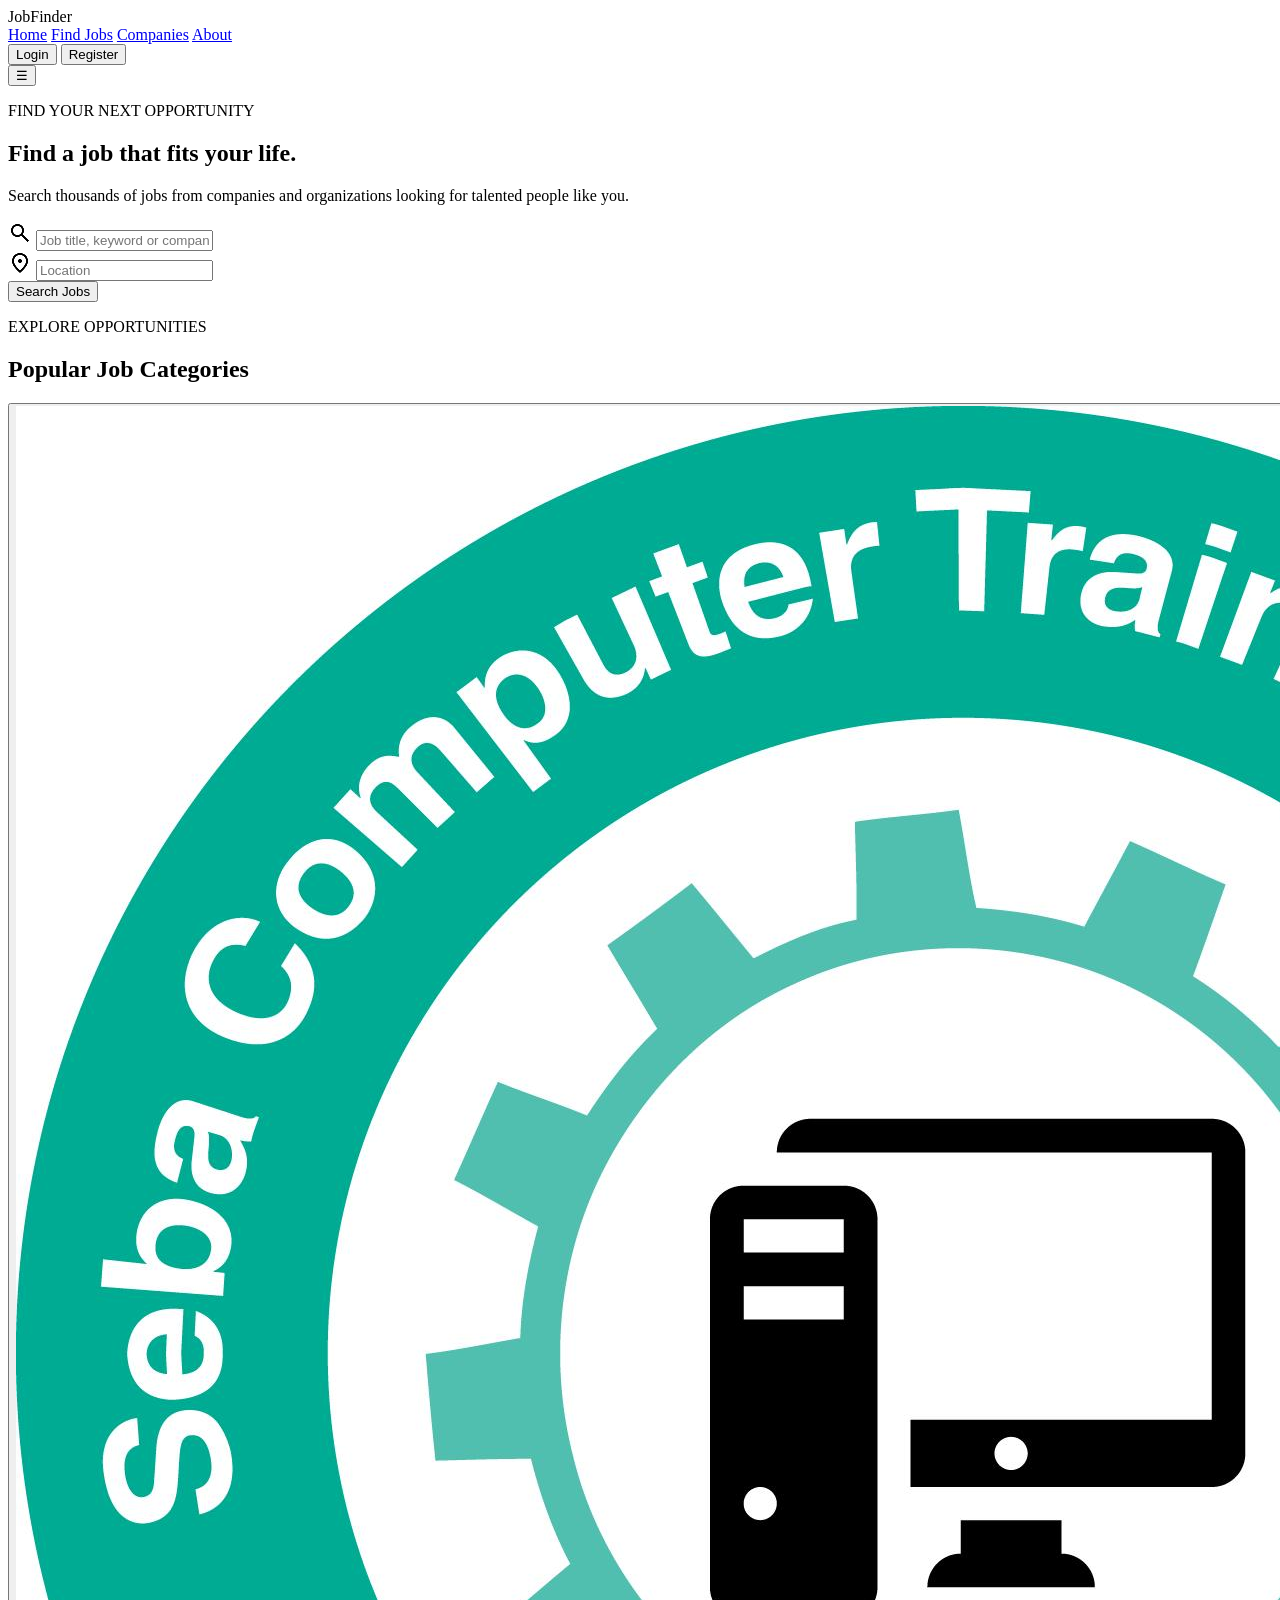
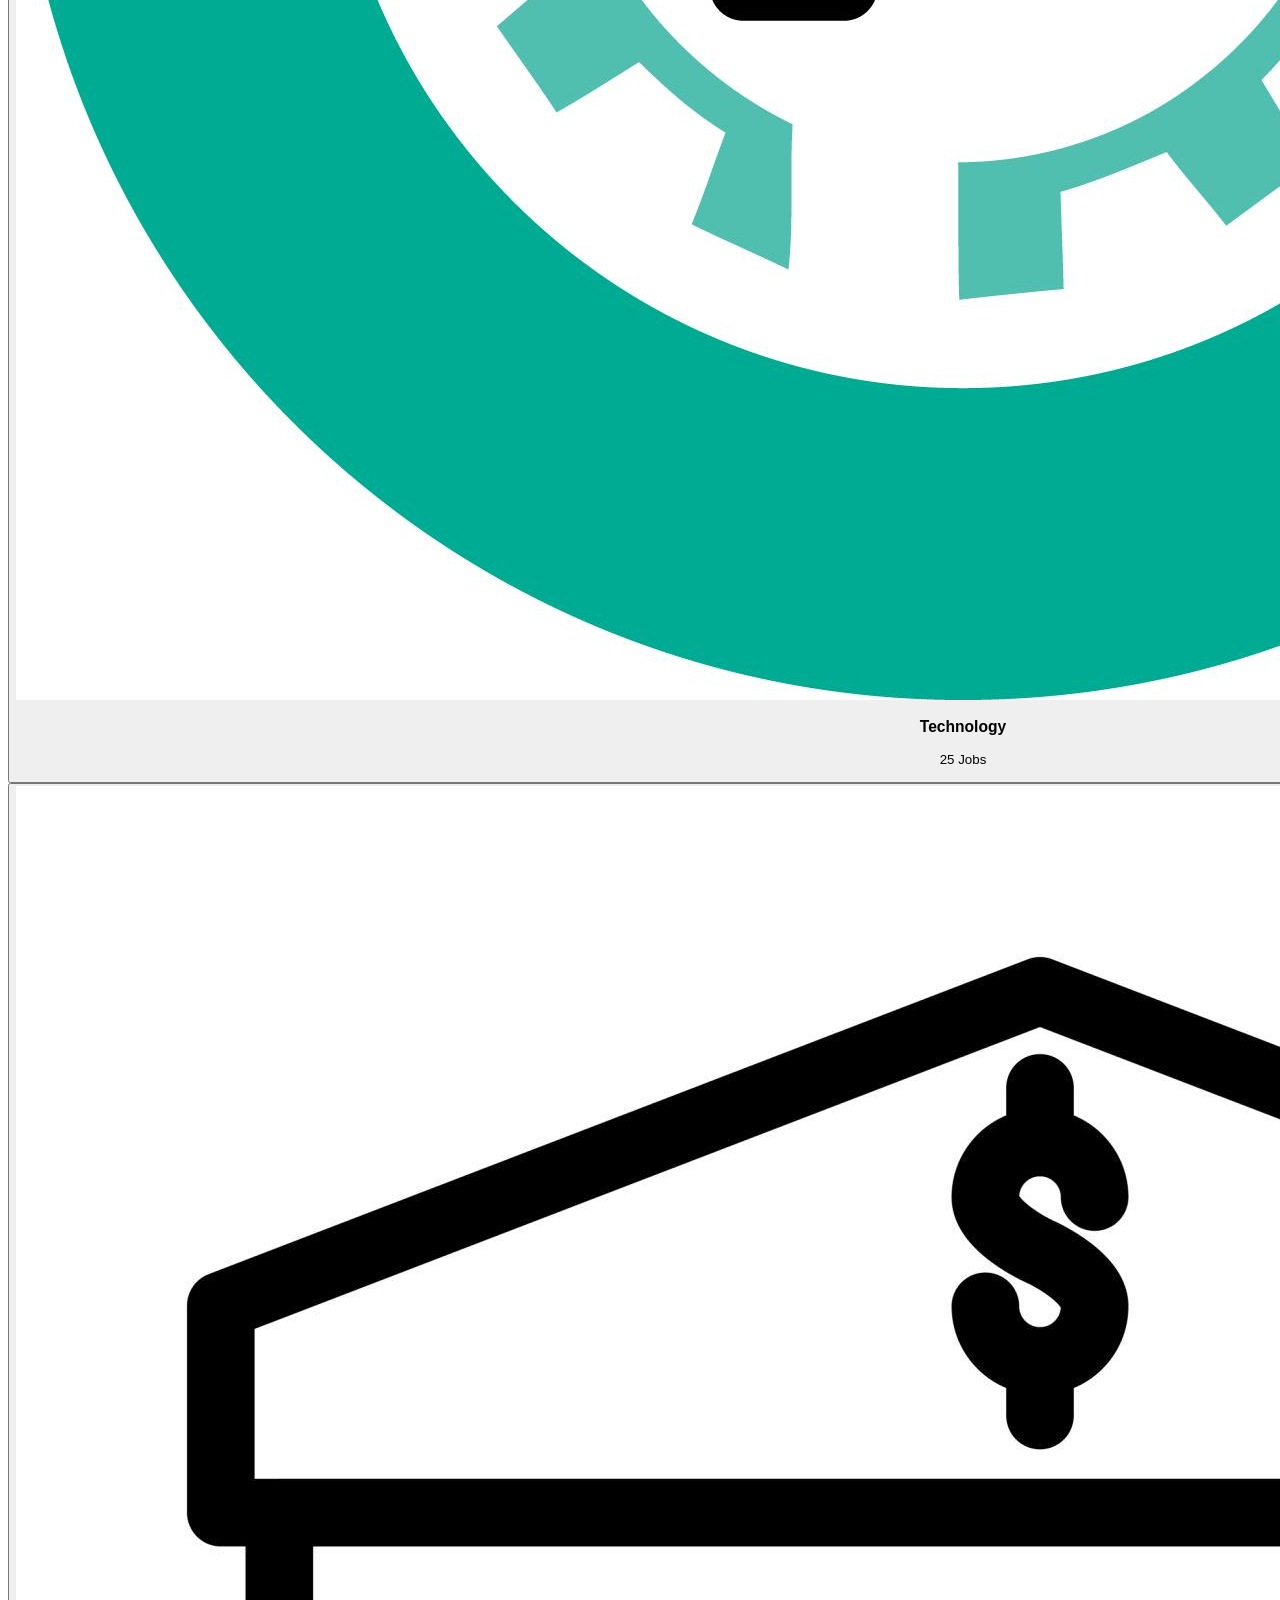
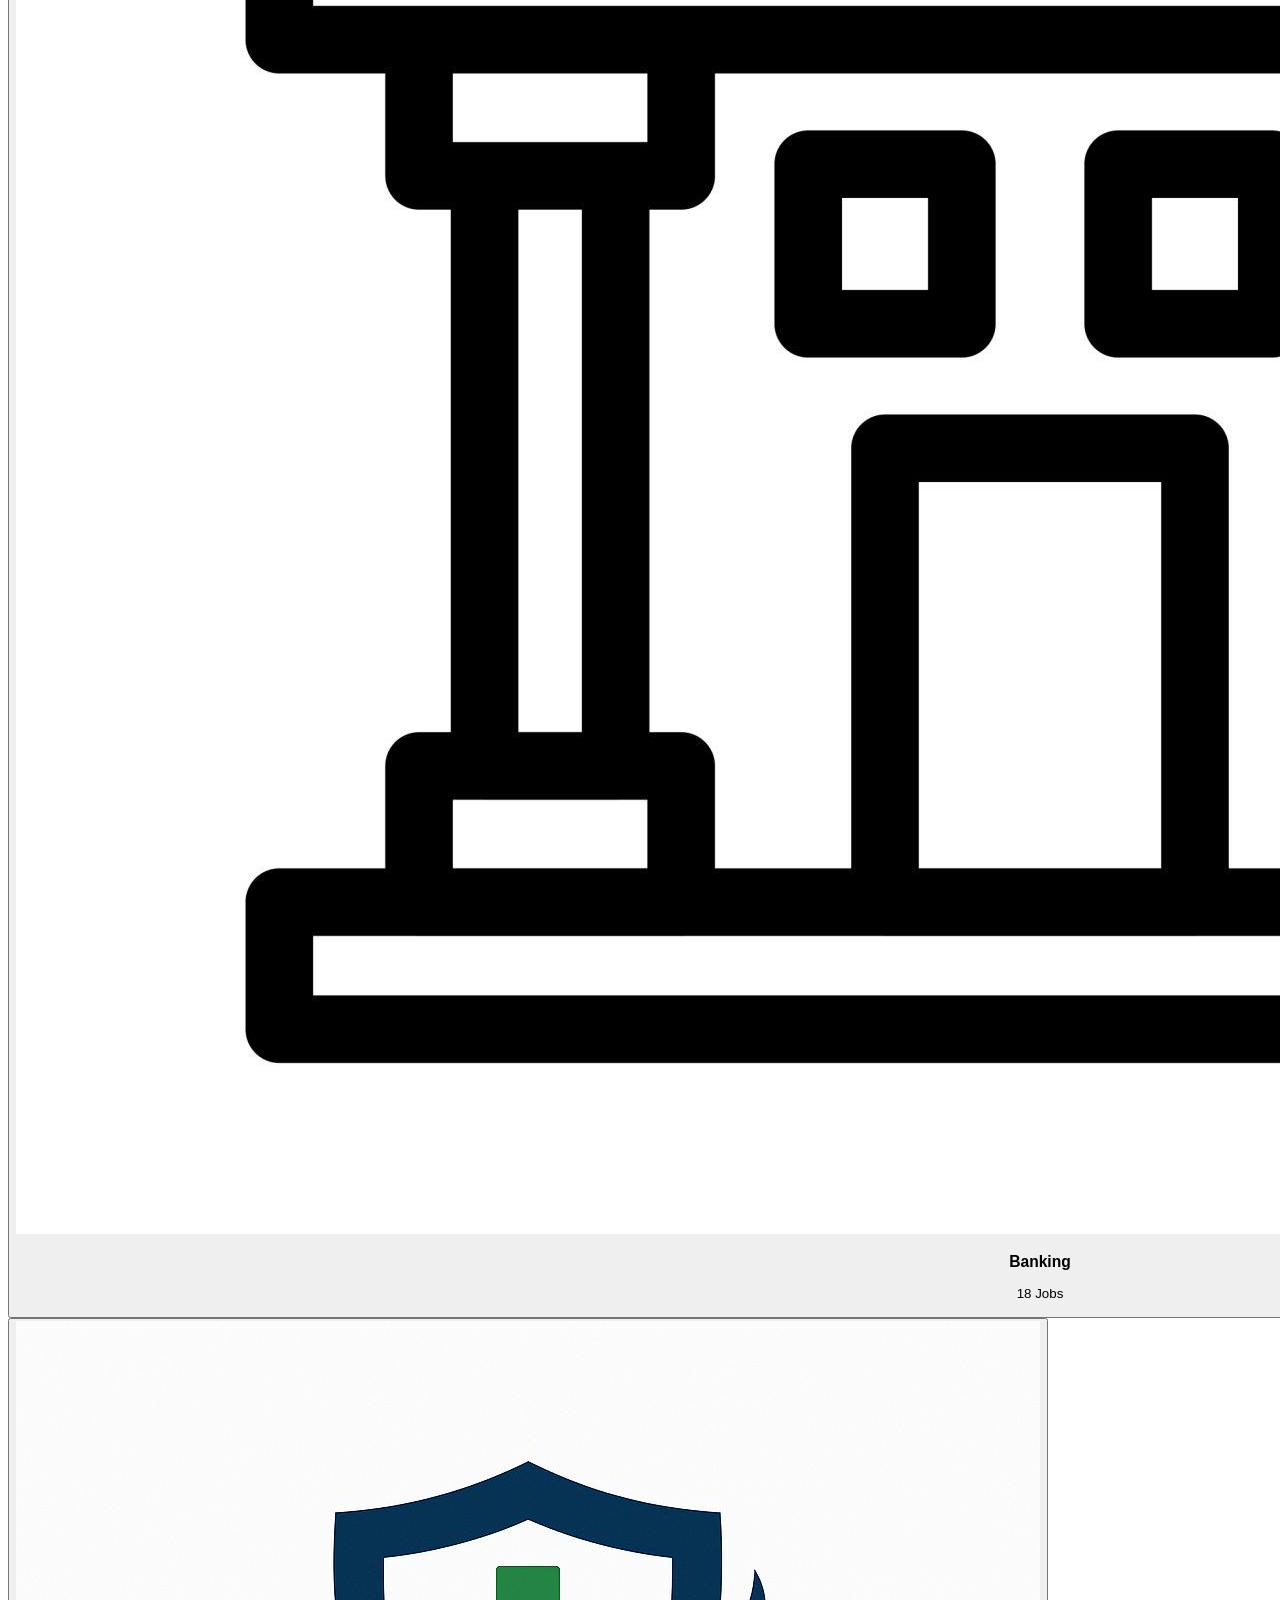
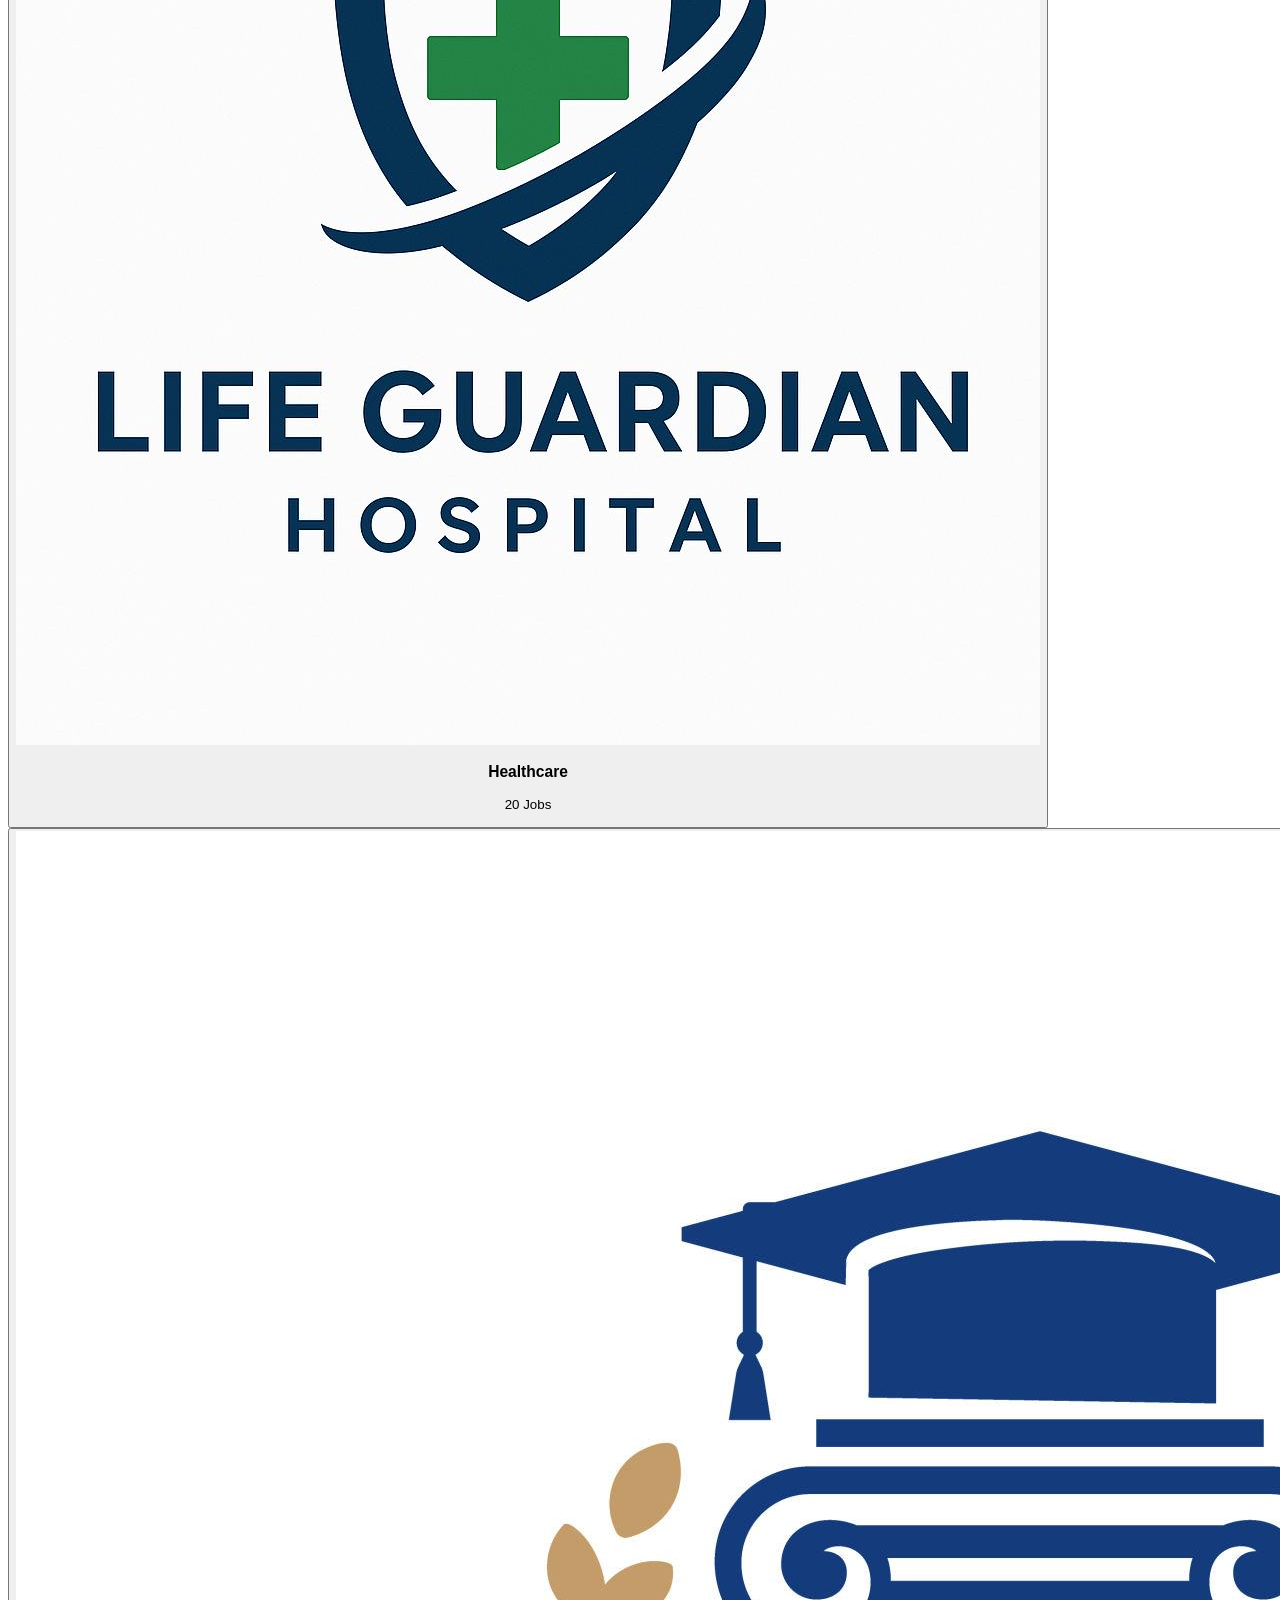
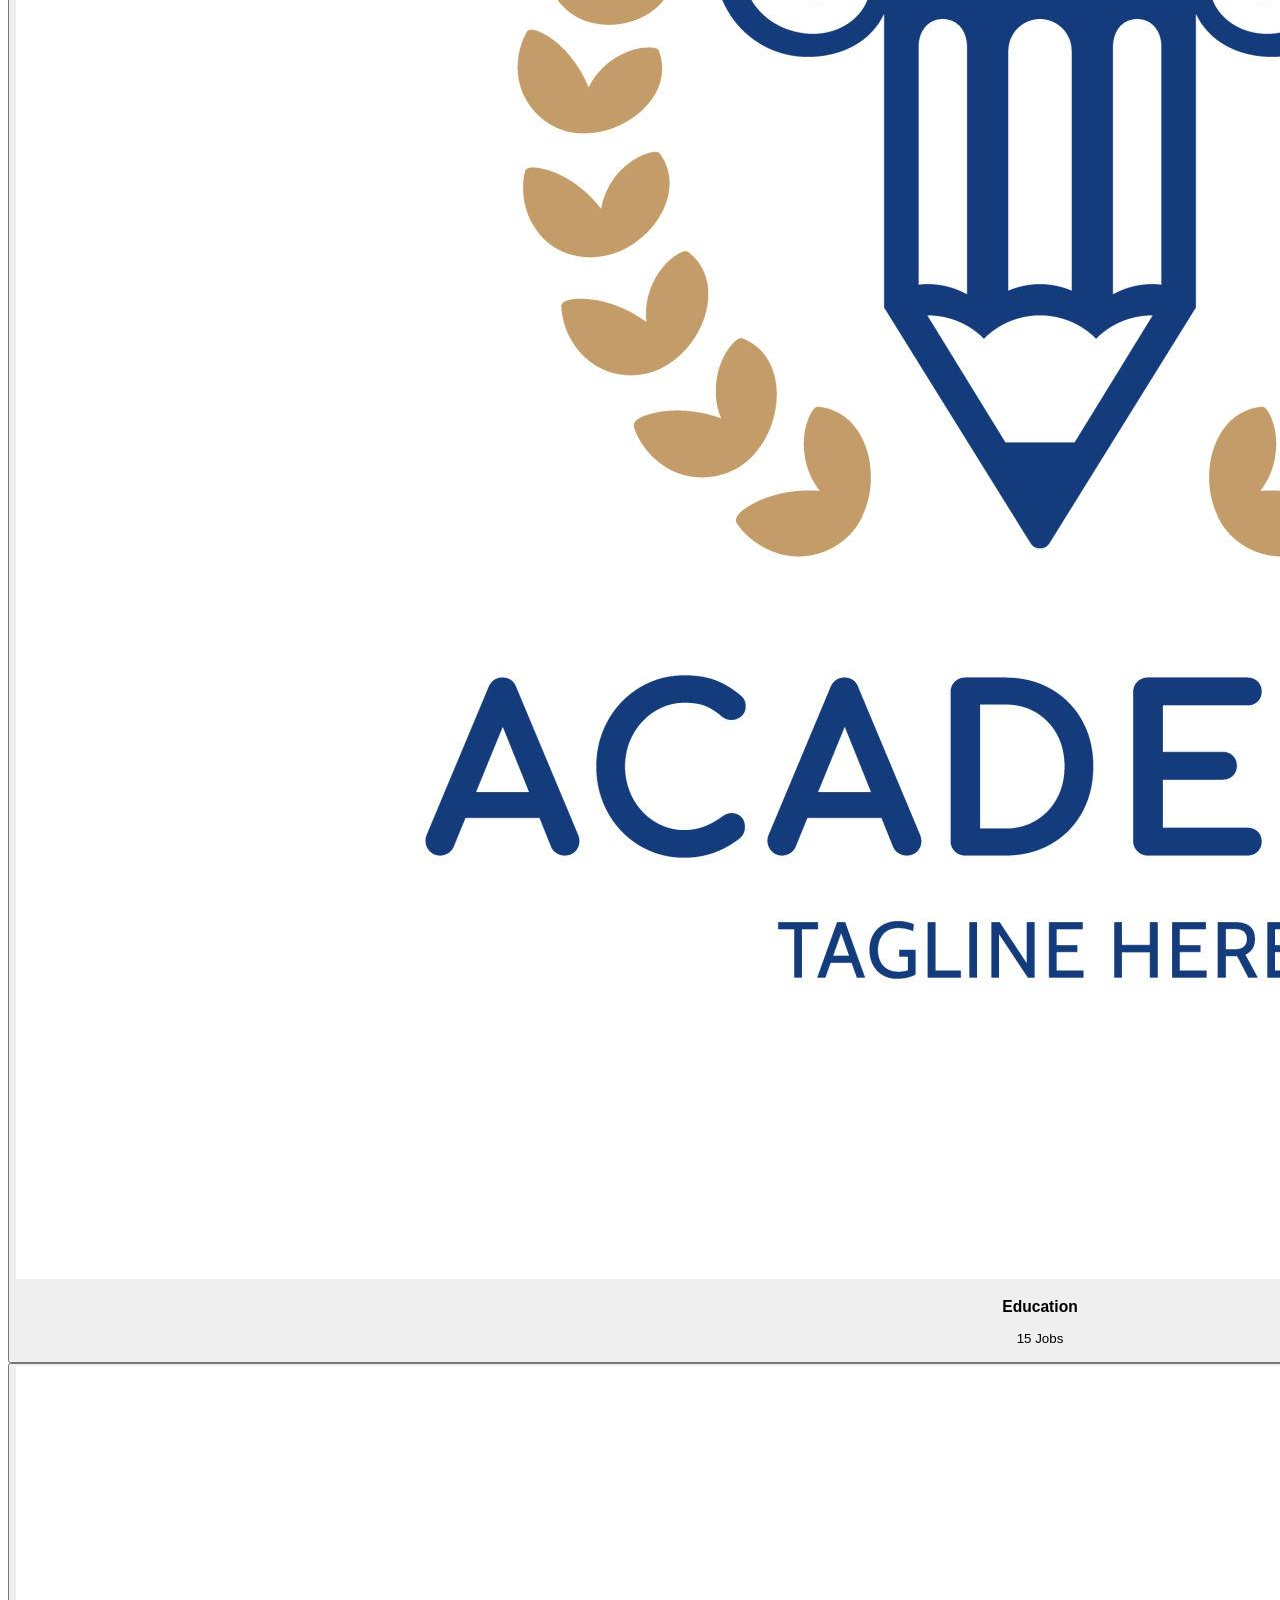
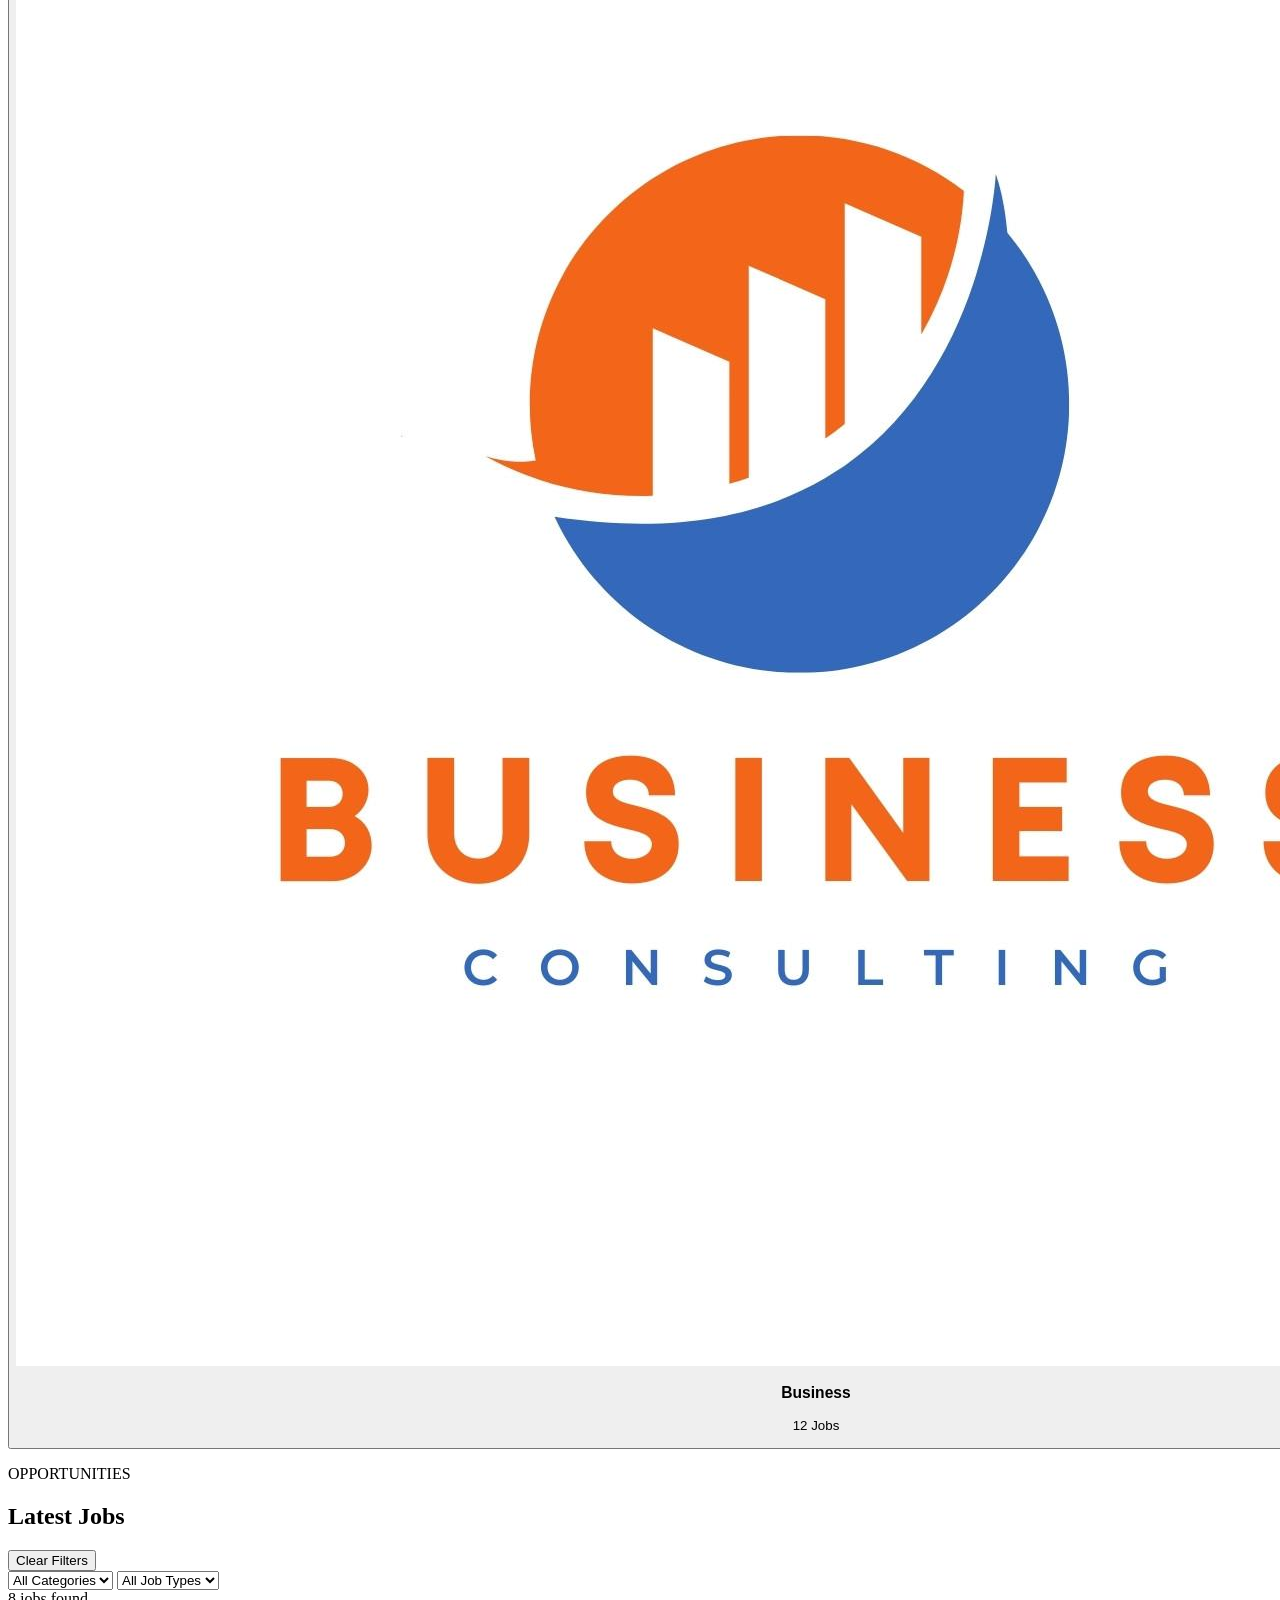
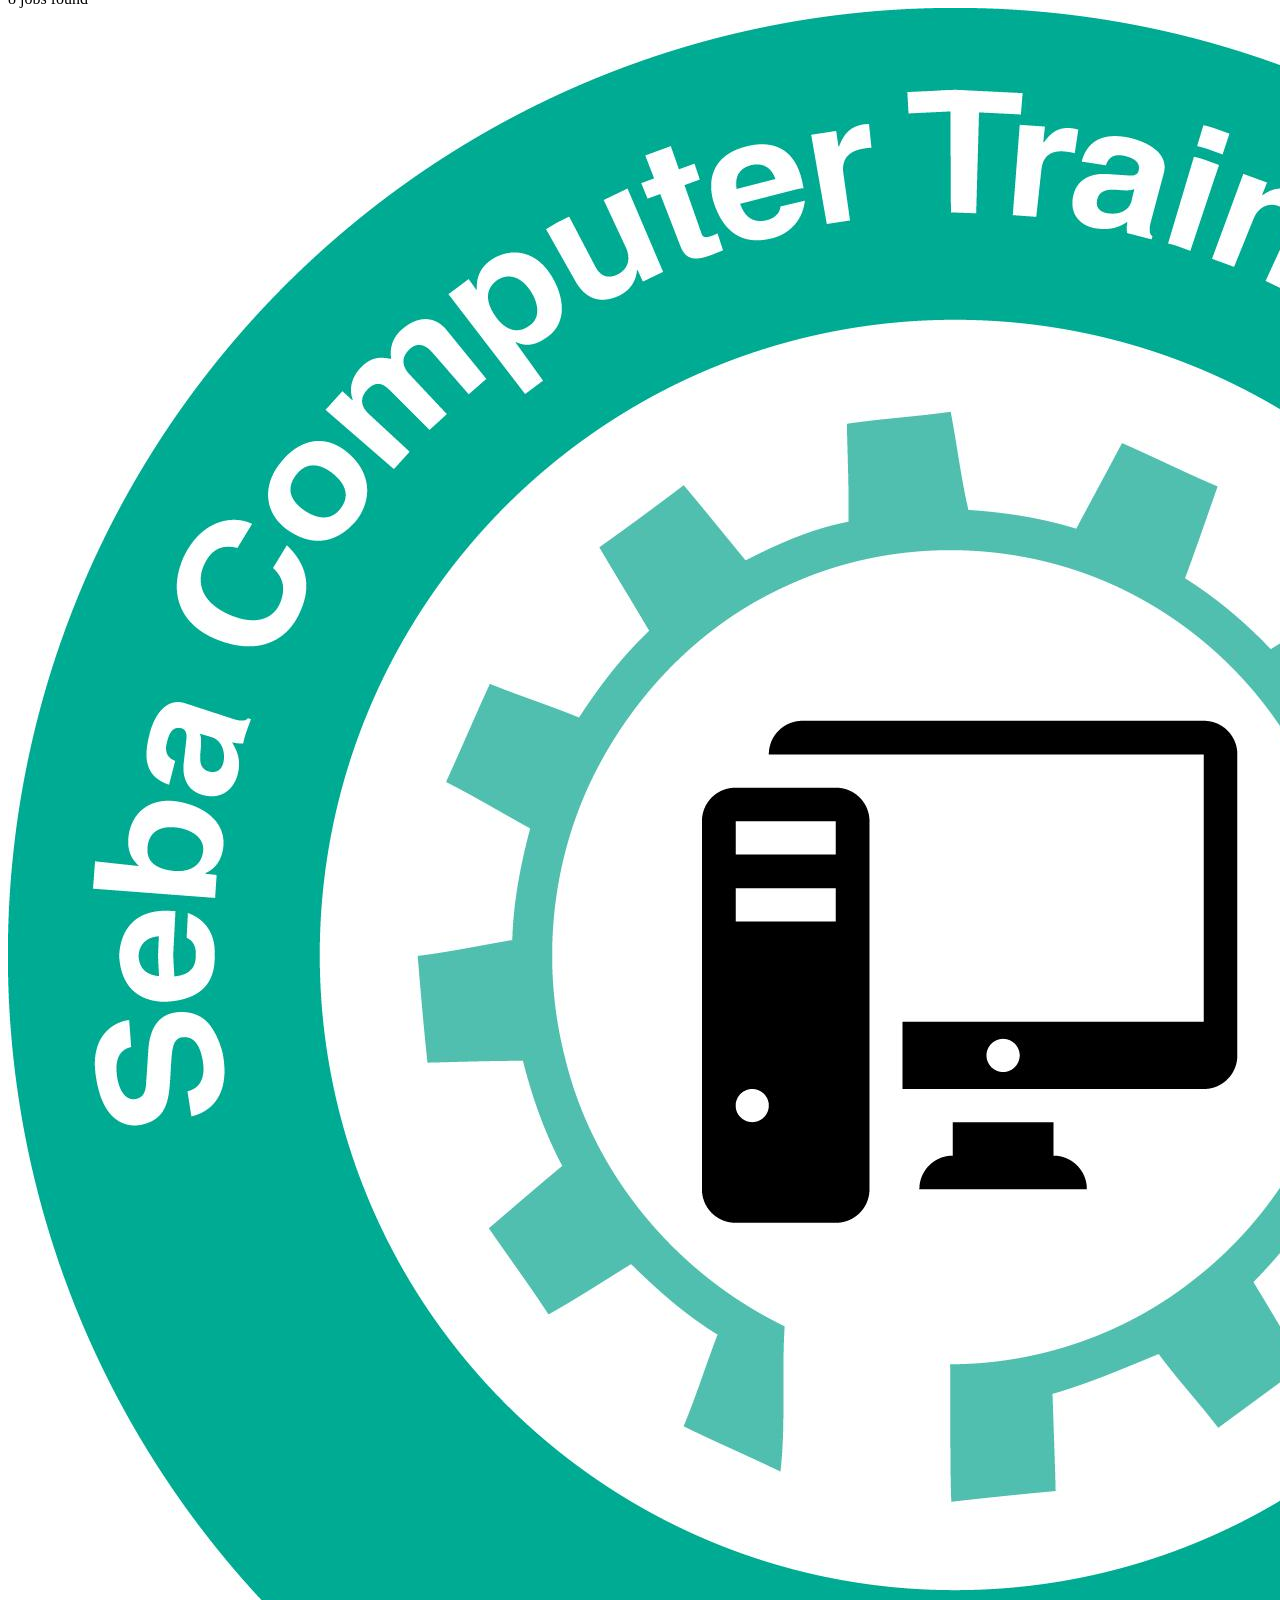
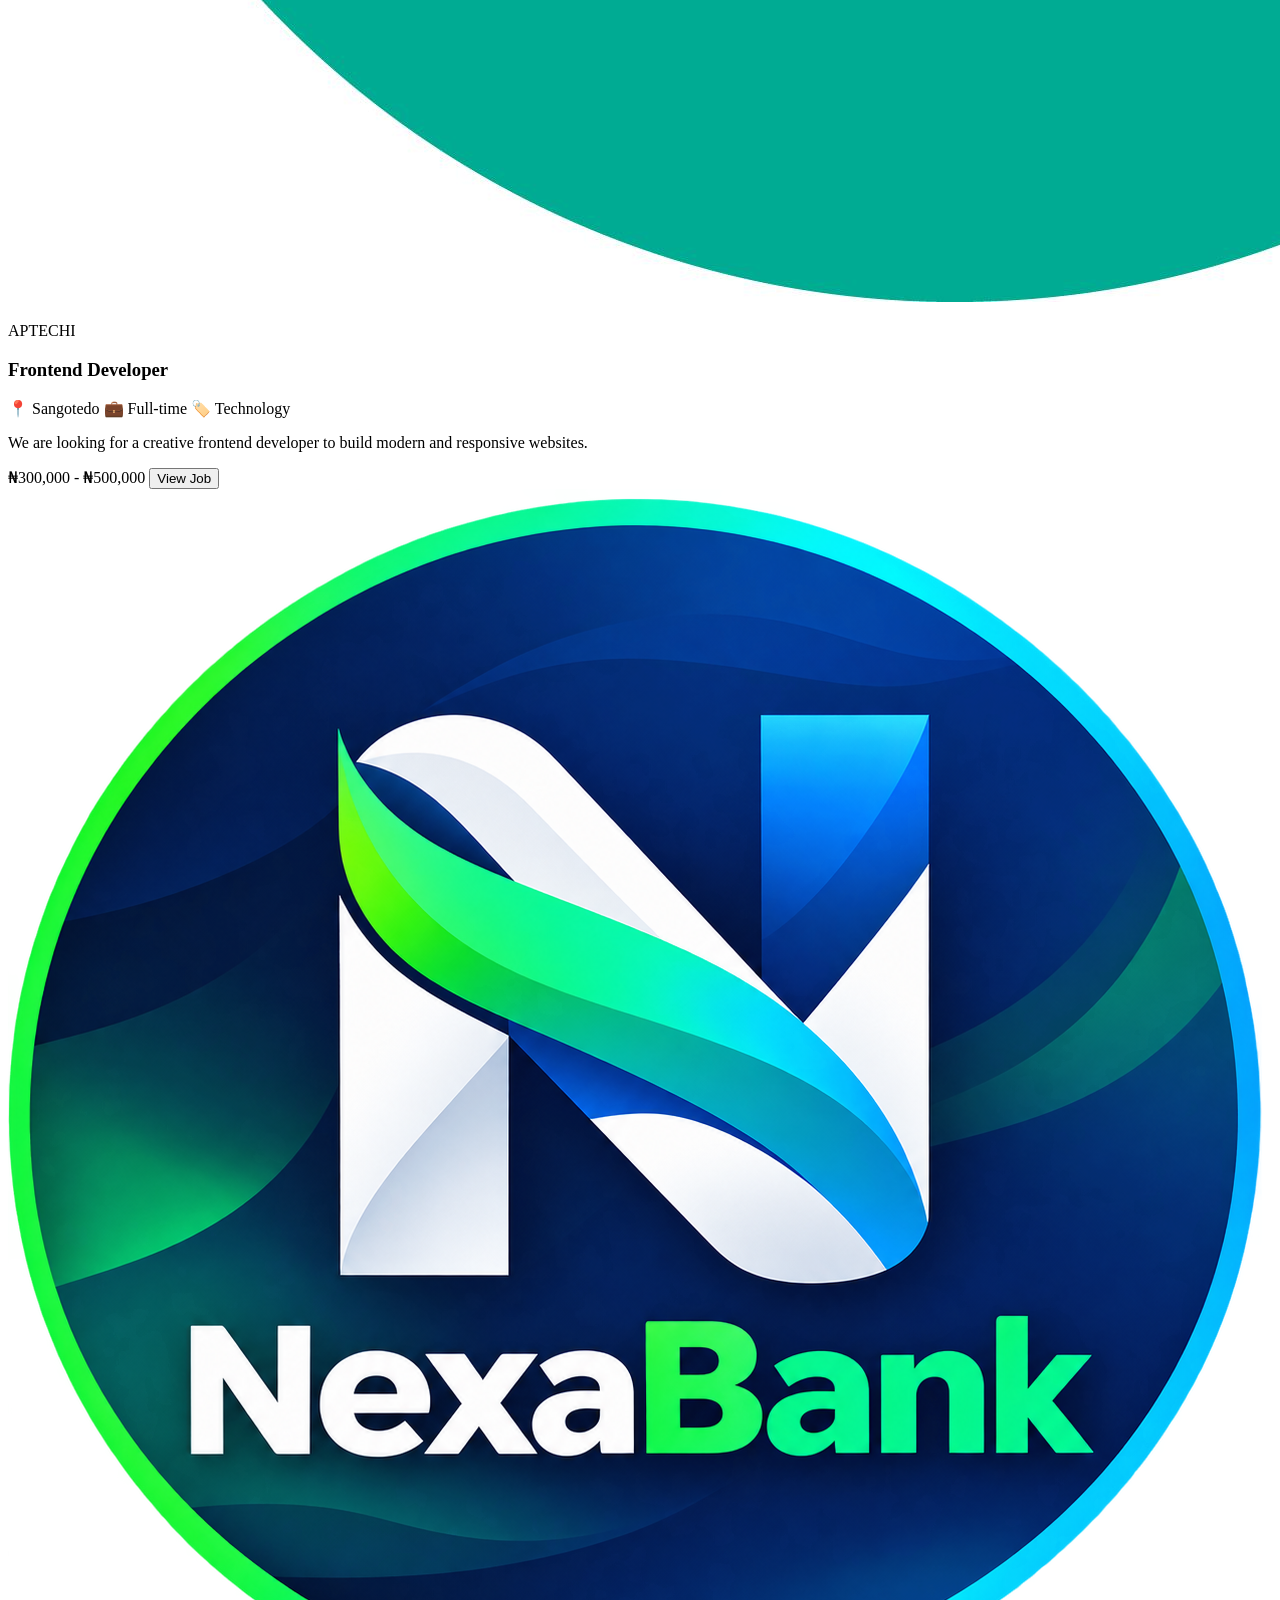
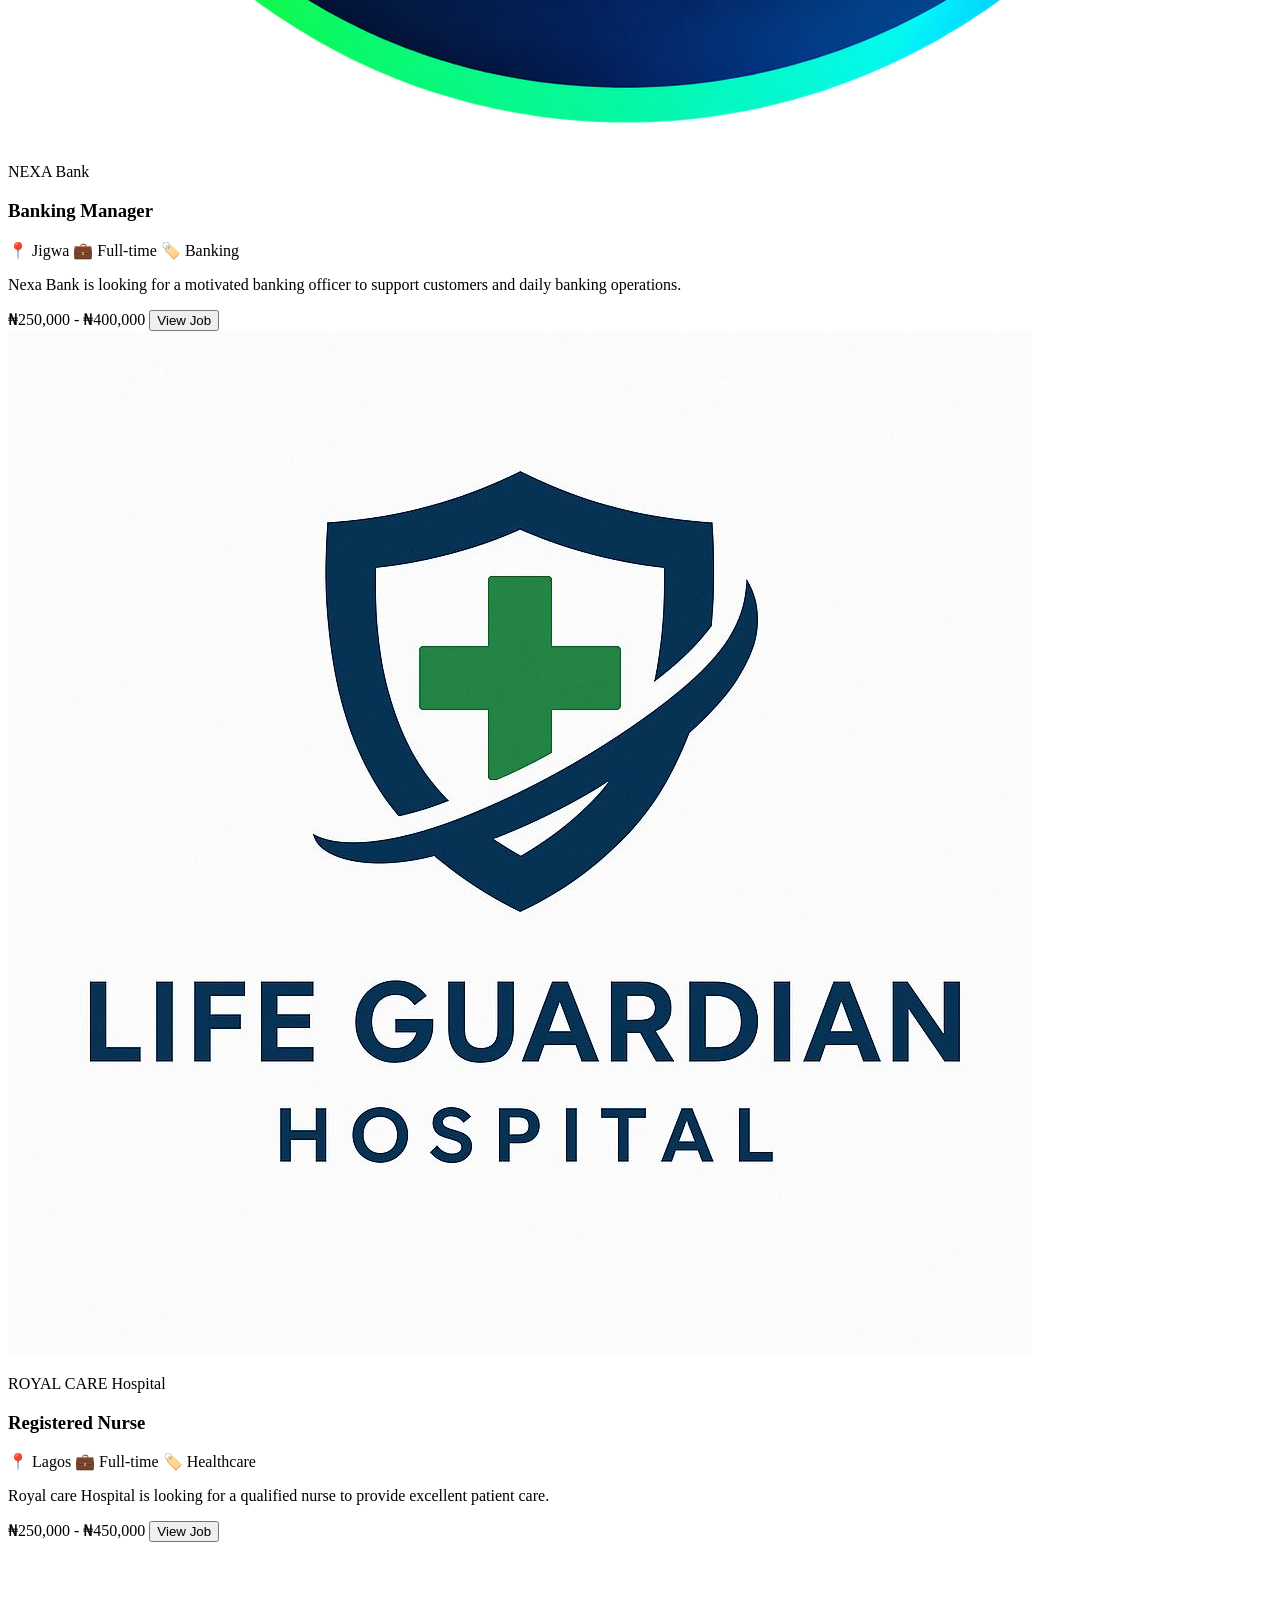
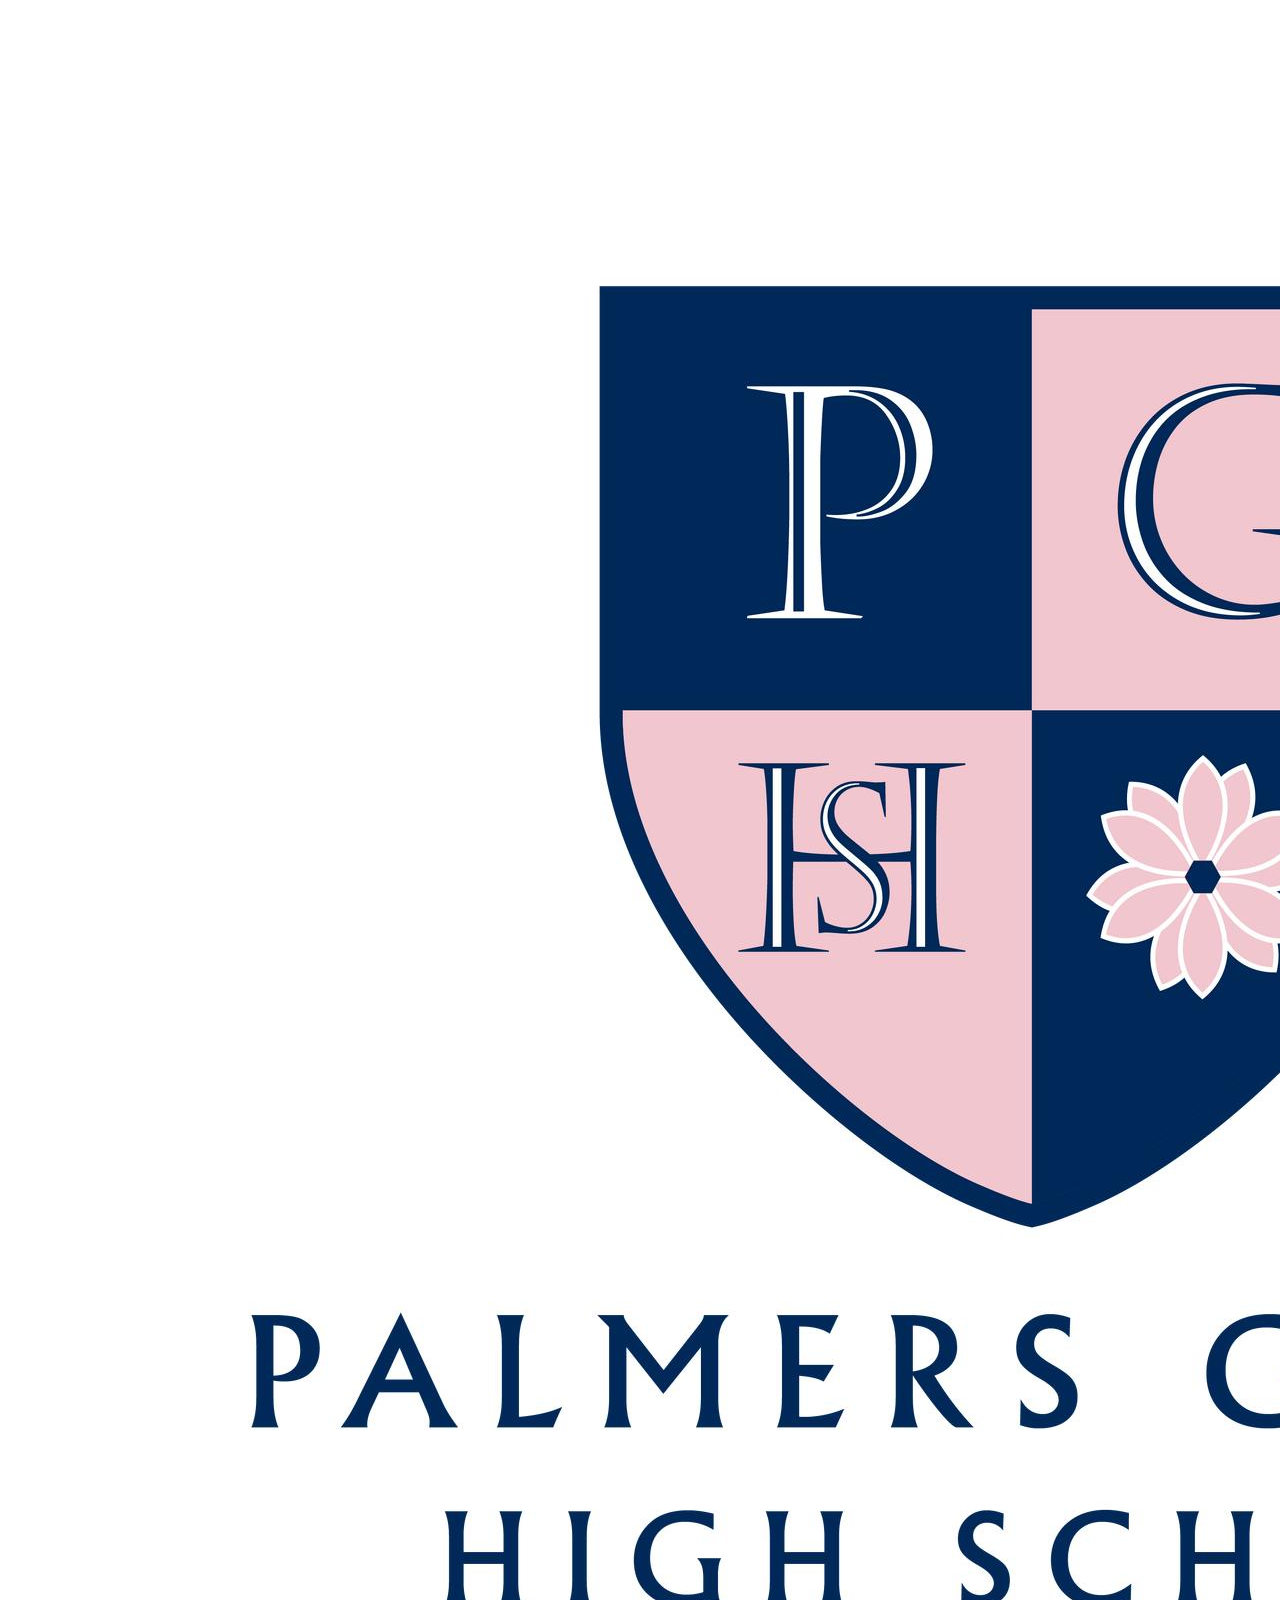
==== index.html @ 16c1c2b2 "first commit" ====
<!DOCTYPE html>
<html lang="en">
<head>
    <meta charset="UTF-8">
    <meta name="viewport" content="width=device-width, initial-scale=1.0">

    <title>TaGJobb - Find Your Dream Job</title>

    <link rel="stylesheet" href="./index1.css">
</head>

<body>

    <!-- ================= NAVBAR ================= -->

    <header class="navbar">

        <div class="logo">
            <span>Job</span>Finder
        </div>

        <nav>
            <a href="#home">Home</a>
            <a href="#jobs">Find Jobs</a>
            <a href="#companies">Companies</a>
            <a href="#about">About</a>
        </nav>

        <div class="nav-buttons">
    <button class="login-btn" onclick="window.location.href='login.html'">
        Login
    </button>

    <button class="register-btn" onclick="window.location.href='register.html'">
        Register
    </button>
</div>

        <button class="menu-btn" id="menuBtn">☰</button>

    </header>

    
    <!-- ================= HERO ================= -->

    <section class="hero" id="home">

        <div class="hero-content">

            <p class="hero-small">FIND YOUR NEXT OPPORTUNITY</p>

            <h1>
                Find a job that
                <span>fits your life.</span>
            </h1>

            <p class="hero-text">
                Search thousands of jobs from companies and organizations
                looking for talented people like you.
            </p>

            <!-- SEARCH -->

            <div class="search-box">

                <div class="search-input">
                    <span><img src="./images/searchicon.png" alt=""></span>
                    <input
                        type="text"
                        id="searchInput"
                        placeholder="Job title, keyword or company"
                    >
                </div>

                <div class="search-input">
                    <span><img src="./images/locationicon.png" alt=""></span>
                    <input
                        type="text"
                        id="locationInput"
                        placeholder="Location"
                    >
                </div>

                <button id="searchBtn">
                    Search Jobs
                </button>

            </div>

        </div>

    </section>


    <!-- ================= CATEGORIES ================= -->

    <section class="categories">

        <div class="section-heading">

            <p>EXPLORE OPPORTUNITIES</p>

            <h2>Popular Job Categories</h2>

        </div>

        <div class="category-container">

            <button class="category-card" data-category="Technology">
                <span><img src="./images/tech2.png" alt=""></span>
                <h3>Technology</h3>
                <p>25 Jobs</p>
            </button>

            <button class="category-card" data-category="Banking">
                <span><img src="./images/bankk.png" alt=""></span>
                <h3>Banking</h3>
                <p>18 Jobs</p>
            </button>

            <button class="category-card" data-category="Healthcare">
                <span><img src="./images/royalcarehospital.png" alt=""></span>
                <h3>Healthcare</h3>
                <p>20 Jobs</p>
            </button>

            <button class="category-card" data-category="Education">
                <span><img src="./images/schoolicontwo.png" alt=""></span>
                <h3>Education</h3>
                <p>15 Jobs</p>
            </button>

            <button class="category-card" data-category="Business">
                <span><img src="./images/businessicon.png" alt=""></span>
                <h3>Business</h3>
                <p>12 Jobs</p>
            </button>

        </div>

    </section>


    <!-- ================= JOBS ================= -->

    <section class="jobs-section" id="jobs">

        <div class="jobs-header">

            <div>
                <p>OPPORTUNITIES</p>
                <h2>Latest Jobs</h2>
            </div>

            <button id="clearFilters" class="clear-btn">
                Clear Filters
            </button>

        </div>


        <!-- FILTERS -->

        <div class="filters">

            <select id="categoryFilter">

                <option value="">All Categories</option>
                <option value="Technology">Technology</option>
                <option value="Banking">Banking</option>
                <option value="Healthcare">Healthcare</option>
                <option value="Education">Education</option>
                <option value="Business">Business</option>

            </select>


            <select id="typeFilter">

                <option value="">All Job Types</option>
                <option value="Full-time">Full-time</option>
                <option value="Part-time">Part-time</option>
                <option value="Internship">Internship</option>
                <option value="Contract">Contract</option>

            </select>

        </div>


        <!-- JOB RESULTS -->

        <div id="jobCount" class="job-count"></div>

        <div id="jobsContainer" class="jobs-container">
            <!-- JavaScript will add jobs here -->
        </div>

        <div id="noJobs" class="no-jobs">

            <h3>No jobs found</h3>

            <p>
                Try changing your search or filters.
            </p>

        </div>

    </section>


    <!-- ================= COMPANIES ================= -->

    <section class="companies" id="companies">

        <div class="section-heading">

            <p>TOP EMPLOYERS</p>

            <h2>Companies Hiring</h2>

        </div>

        <div class="company-container">

            <div class="company">
                🏦
                <h3>ABC Bank</h3>
            </div>

            <div class="company">
                🏥
                <h3>City Hospital</h3>
            </div>

            <div class="company">
                💻
                <h3>Tech Solutions</h3>
            </div>

            <div class="company">
                🎓
                <h3>Future Academy</h3>
            </div>

        </div>

    </section>


    <!-- ================= ABOUT ================= -->

    <section class="about" id="about">

        <div>

            <p>ABOUT US</p>

            <h2>
                Helping people find
                better opportunities.
            </h2>

        </div>

        <p>
            JobFinder connects talented job seekers with companies
            looking for their next great employee. Search for jobs,
            explore companies and find opportunities that match your skills.
        </p>

    </section>


    <!-- ================= FOOTER ================= -->

    <footer>

        <div class="footer-logo">
            <span>Job</span>Finder
        </div>

        <p>
            © 2026 JobFinder. All rights reserved.
        </p>

    </footer>


    <!-- ================= JOB MODAL ================= -->

    <div class="modal" id="jobModal">

        <div class="modal-content">

            <button class="close-modal" id="closeModal">
                ×
            </button>

            <div id="modalContent">
                <!-- Job details added by JavaScript -->
            </div>

        </div>

    </div>


    <script src="./index.js"></script>

</body>
</html>
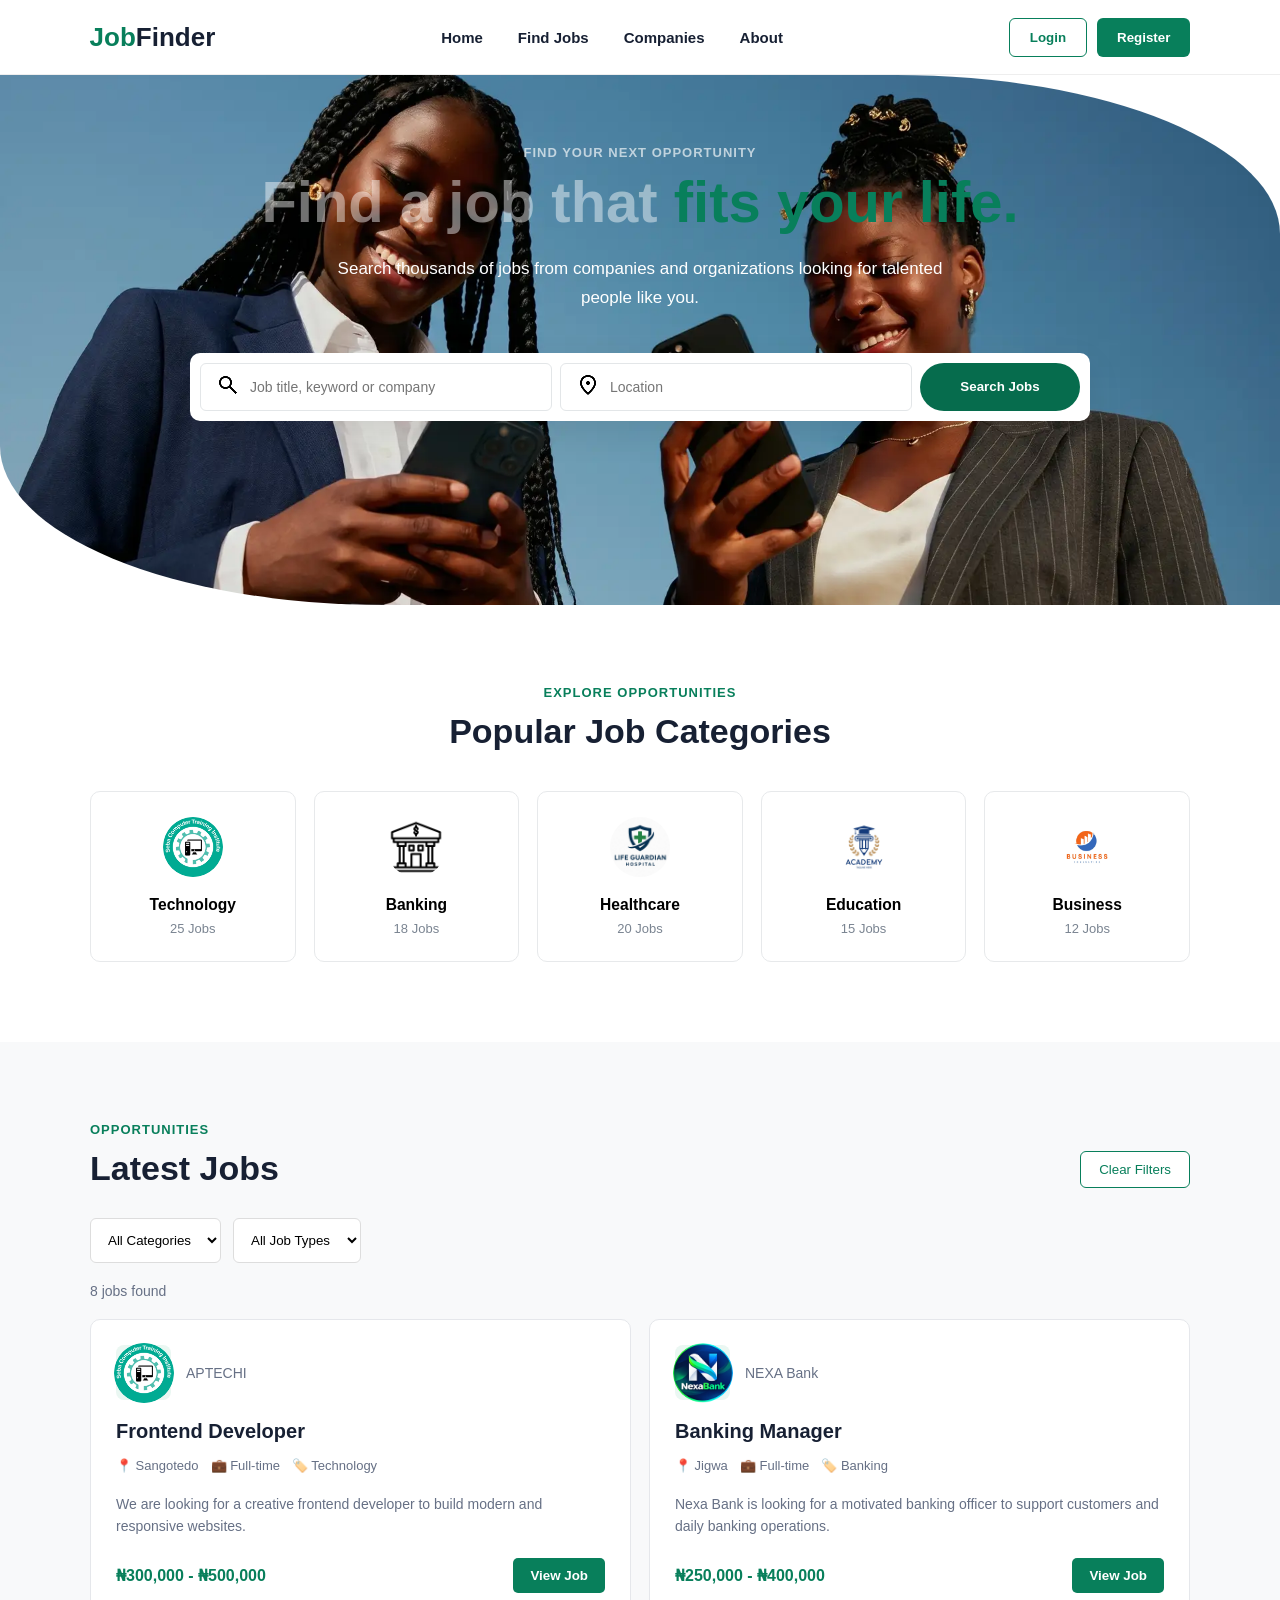
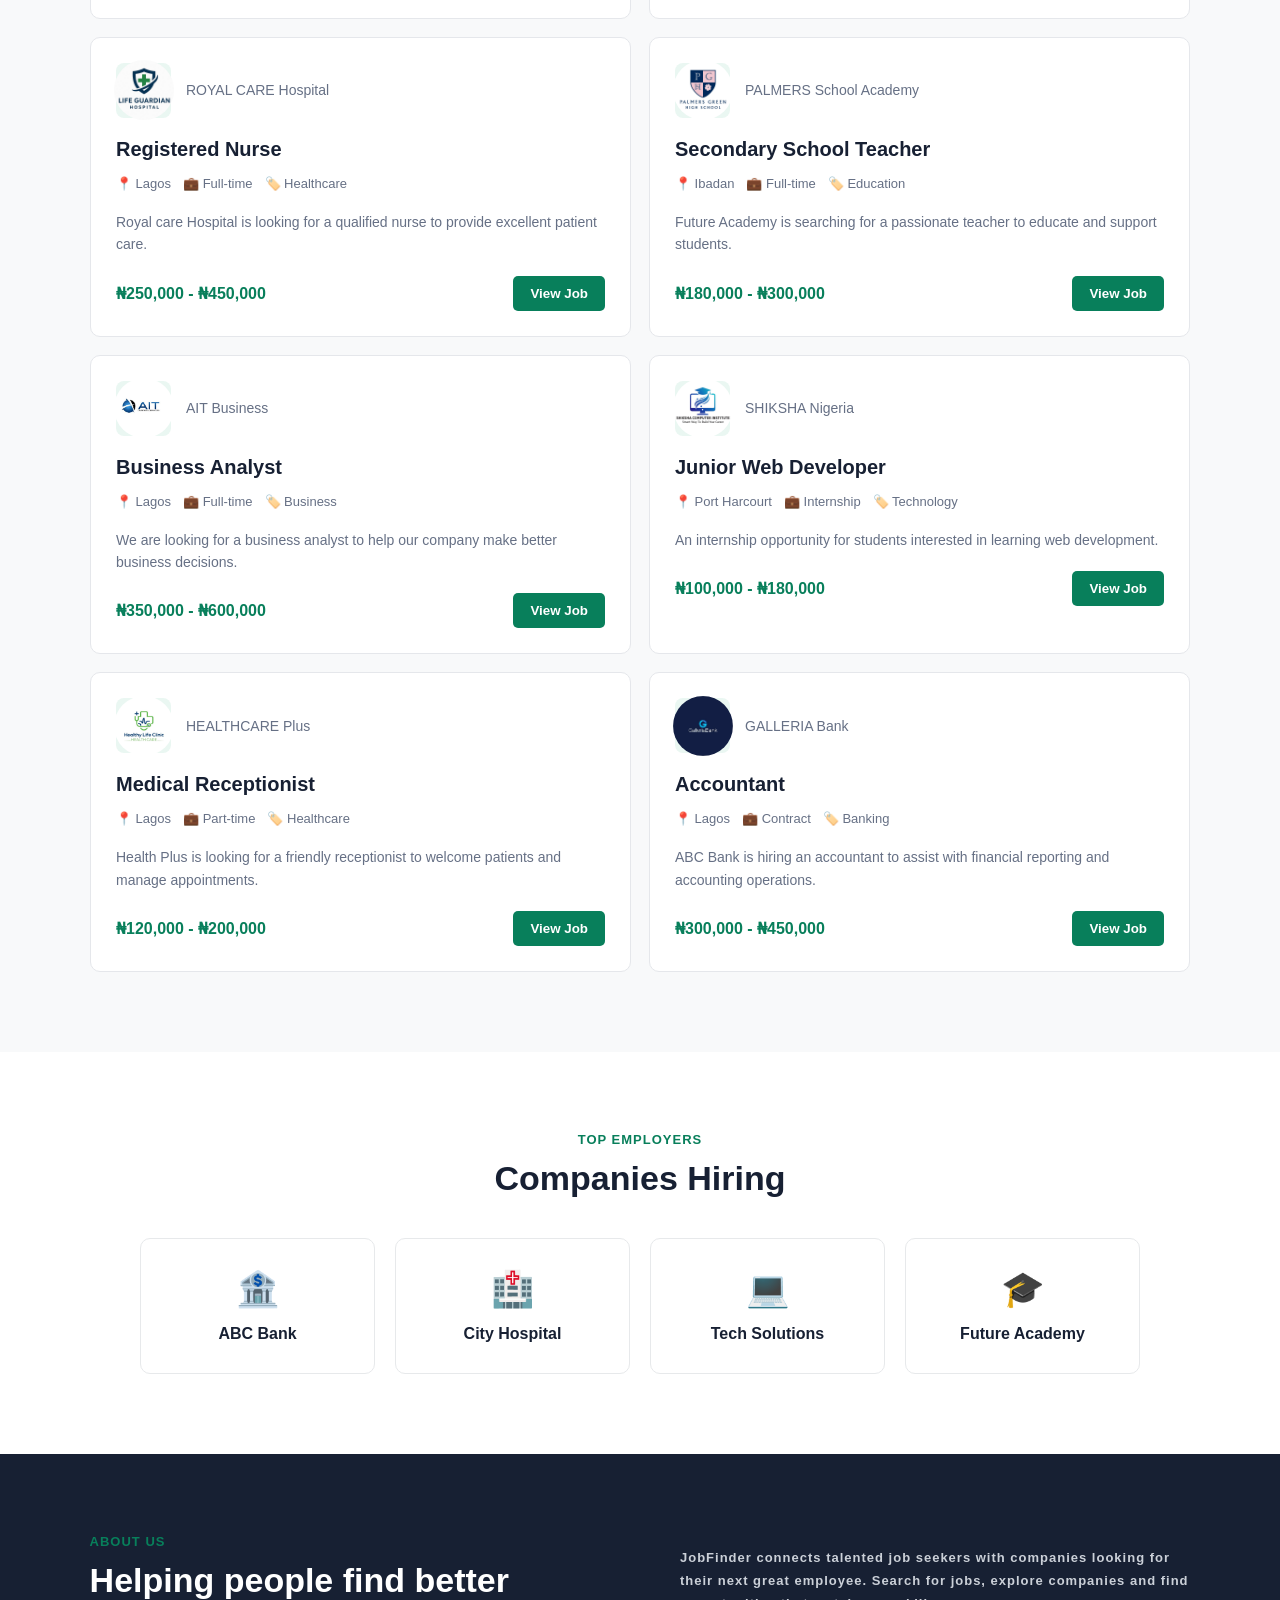
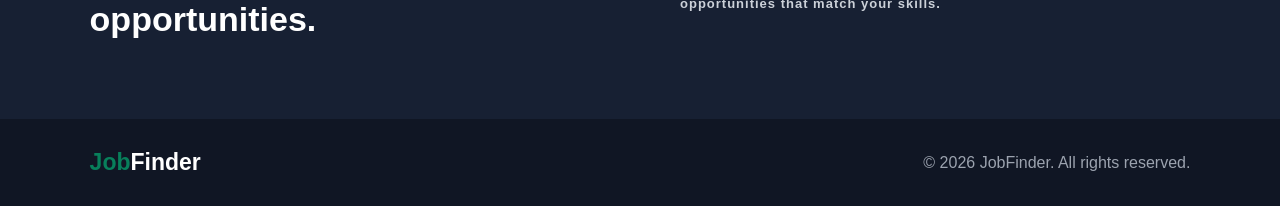
==== commit f30cc682: "update" ====
--- a/index.html
+++ b/index.html
@@ -6,7 +6,7 @@
 
     <title>TaGJobb - Find Your Dream Job</title>
 
-    <link rel="stylesheet" href="./index1.css">
+    <link rel="stylesheet" href="./index.css">
 </head>
 
 <body>
--- a/index.css
+++ b/index.css
@@ -0,0 +1,790 @@
+/* ================= GENERAL ================= */
+* {
+    margin: 0;
+    padding: 0;
+    box-sizing: border-box;
+}
+html {
+    scroll-behavior: smooth;
+}
+body {
+    font-family: Arial, Helvetica, sans-serif;
+    color: #172033;
+    background: #ffffff;
+}
+button,
+input,
+select {
+    font-family: inherit;
+}
+button {
+    cursor: pointer;
+}
+/* ================= NAVBAR ================= */
+.navbar {
+    width: 100%;
+    min-height: 75px;
+    display: flex;
+    align-items: center;
+    justify-content: space-between;
+    padding: 0 7%;
+    border-bottom: 1px solid #eeeeee;
+    background: white;
+    position: sticky;
+    top: 0;
+    z-index: 100;
+}
+.logo {
+    font-size: 26px;
+    font-weight: 800;
+}
+.logo span,
+.footer-logo span {
+    color: #087f5b;
+}
+.navbar nav {
+    display: flex;
+    gap: 35px;
+}
+.navbar nav a {
+    text-decoration: none;
+    color: #172033;
+    font-size: 15px;
+    font-weight: 600;
+}
+.navbar nav a:hover {
+    color: #087f5b;
+}
+.nav-buttons {
+    display: flex;
+    gap: 10px;
+}
+.login-btn,
+.register-btn {
+    padding: 11px 20px;
+    border-radius: 6px;
+    font-weight: 600;
+}
+.login-btn {
+    background: transparent;
+    border: 1px solid #087f5b;
+    color: #087f5b;
+}
+.register-btn {
+    border: none;
+    background: #087f5b;
+    color: white;
+}
+.menu-btn {
+    display: none;
+    border: none;
+    background: transparent;
+    font-size: 25px;
+}
+/* ================= HERO ================= */
+.hero {
+    background:
+        linear-gradient(rgba(11, 42, 20, 0), rgba(0, 70,20, 0)),
+        url("./images/home-hero.png") center/cover no-repeat;
+        min-height: 530px;
+        padding: 70px 7%;
+        border-radius: 0 30%;
+}
+
+/* .hero {
+    min-height: 530px;
+    background: #eaf7f2;
+    display: flex;
+    align-items: center;
+    padding: 70px 7%;
+} */
+.hero-content {
+    max-width: 1300px;
+    margin: auto;
+    width: 100%;
+    text-align: center;
+}
+.hero-small{
+    color: #ffffffa6;
+    font-size: 13px;
+    font-weight: 800;
+    letter-spacing: 1px;
+    margin-bottom: 12px;
+
+}
+.section-heading p,
+.jobs-header p,
+.about p {
+    color: #087f5b;
+    font-size: 13px;
+    font-weight: 800;
+    letter-spacing: 1px;
+    margin-bottom: 12px;
+}
+.hero h1 {
+    font-size: 58px;
+    line-height: 1.05;
+    margin-bottom: 22px;
+    color: #ffffff71;
+}
+.hero h1 span {
+    color: #087f5b;
+}
+.hero-text {
+    max-width: 650px;
+    margin: auto;
+    color: #ffffff;
+    font-size: 17px;
+    line-height: 1.7;
+}
+/* ================= SEARCH ================= */
+.search-box {
+    margin: 40px auto 0;
+    background: white;
+    padding: 10px;
+    border-radius: 10px;
+    max-width: 900px;
+    display: grid;
+    grid-template-columns: 1fr 1fr 160px;
+    gap: 8px;
+    box-shadow: 0 12px 35px rgba(0, 0, 0, 0.08);
+}
+.search-input {
+    display: flex;
+    align-items: center;
+    gap: 10px;
+    padding: 0 15px;
+    border: 1px solid #e3e6e8;
+    border-radius: 6px;
+}
+.search-input input {
+    width: 100%;
+    border: none;
+    outline: none;
+    padding: 15px 0;
+    font-size: 14px;
+}
+#searchBtn {
+    border: none;
+    border-radius: 36px;
+    background: #066c4d; 
+    color: white;
+    font-weight: 700;
+}
+#searchBtn:hover {
+    background: #0c8f68ce;
+}
+/* ================= CATEGORIES ================= */
+.categories {
+    padding: 80px 7%;
+}
+.section-heading {
+    text-align: center;
+    margin-bottom: 40px;
+}
+.section-heading h2,
+.jobs-header h2,
+.about h2 {
+    font-size: 34px;
+}
+.category-container {
+    max-width: 1100px;
+    margin: auto;
+    display: grid;
+    grid-template-columns: repeat(5, 1fr);
+    gap: 18px;
+}
+.category-card {
+    background: white;
+    border: 1px solid #e7e9eb;
+    border-radius: 10px;
+    padding: 25px 15px;
+    text-align: center;
+    transition: 0.3s;
+}
+.category-card:hover {
+    transform: translateY(-5px);
+    border-color: #087f5b;
+    box-shadow: 0 10px 25px rgba(0, 0, 0, 0.06);
+}
+.category-card span {
+    font-size: 30px;
+}
+.category-card h3 {
+    margin: 12px 0 7px;
+}
+.category-card p {
+    color: #7a8491;
+    font-size: 13px;
+}
+.category-card img{
+   width: 60px;
+    height: 60px;
+    border-radius: 50%;
+    object-fit: cover;
+    
+}
+/* ================= JOB SECTION ================= */
+.jobs-section {
+    padding: 80px 7%;
+    background: #f8f9fa;
+}
+.jobs-header {
+    max-width: 1100px;
+    margin: auto;
+    display: flex;
+    justify-content: space-between;
+    align-items: end;
+}
+.clear-btn {
+    padding: 10px 18px;
+    border: 1px solid #087f5b;
+    color: #087f5b;
+    background: white;
+    border-radius: 6px;
+}
+.filters {
+    max-width: 1100px;
+    margin: 30px auto 20px;
+    display: flex;
+    gap: 12px;
+}
+.filters select {
+    padding: 13px;
+    border: 1px solid #ddd;
+    border-radius: 6px;
+    background: white;
+    outline: none;
+}
+.job-count {
+    max-width: 1100px;
+    margin: 20px auto;
+    color: #667085;
+    font-size: 14px;
+}
+/* ================= JOB CARDS ================= */
+.jobs-container {
+    max-width: 1100px;
+    margin: auto;
+    display: grid;
+    grid-template-columns: repeat(2, 1fr);
+    gap: 18px;
+}
+.job-card {
+    background: white;
+    border: 1px solid #e5e7eb;
+    border-radius: 10px;
+    padding: 25px;
+    transition: 0.3s;
+}
+.job-card:hover {
+    transform: translateY(-3px);
+    box-shadow: 0 10px 25px rgba(0, 0, 0, 0.06);
+}
+.job-top {
+    display: flex;
+    gap: 15px;
+    align-items: center;
+    margin-bottom: 20px;
+}
+.company-logo {
+    width: 55px;
+    height: 55px;
+    background: #eaf7f2;
+    border-radius: 8px;
+    display: flex;
+    align-items: center;
+    justify-content: center;
+    font-size: 25px;
+}
+.job-company {
+    color: #667085;
+    font-size: 14px;
+}
+.job-title {
+    font-size: 20px;
+    margin-bottom: 15px;
+}
+.job-info {
+    display: flex;
+    flex-wrap: wrap;
+    gap: 12px;
+    color: #667085;
+    font-size: 13px;
+    margin-bottom: 20px;
+}
+.job-description {
+    color: #667085;
+    line-height: 1.6;
+    font-size: 14px;
+    margin-bottom: 20px;
+}
+.job-bottom {
+    display: flex;
+    justify-content: space-between;
+    align-items: center;
+}
+.salary {
+    color: #087f5b;
+    font-weight: 700;
+}
+.view-btn {
+    border: none;
+    background: #087f5b;
+    color: white;
+    padding: 10px 17px;
+    border-radius: 5px;
+    font-weight: 600;
+}
+/* ================= NO JOBS ================= */
+.no-jobs {
+    display: none;
+    text-align: center;
+    padding: 60px 20px;
+}
+.no-jobs p {
+    color: #667085;
+    margin-top: 10px;
+}
+/* ================= COMPANIES ================= */
+.companies {
+    padding: 80px 7%;
+}
+.company-container {
+    max-width: 1000px;
+    margin: auto;
+    display: grid;
+    grid-template-columns: repeat(4, 1fr);
+    gap: 20px;
+}
+.company {
+    text-align: center;
+    padding: 30px 15px;
+    border: 1px solid #e7e9eb;
+    border-radius: 10px;
+    font-size: 35px;
+}
+.company h3 {
+    font-size: 16px;
+    margin-top: 15px;
+}
+/* ================= ABOUT ================= */
+.about {
+    background: #172033;
+    color: white;
+    padding: 80px 7%;
+    display: grid;
+    grid-template-columns: 1fr 1fr;
+    gap: 80px;
+    align-items: center;
+}
+.about p:last-child {
+    color: #cbd0d8;
+    line-height: 1.8;
+}
+
+/* .company-logo img{
+   width: 100%;
+   height: 100%;
+   object-fit: contain;
+   border-radius: 8px;
+} */
+.company-logo img {
+    width: 60px;
+    height: 60px;
+    border-radius: 50%;
+    object-fit: cover;
+}
+/* ================= FOOTER ================= */
+footer {
+    background: #101624;
+    color: #9ca3af;
+    padding: 30px 7%;
+    display: flex;
+    justify-content: space-between;
+    align-items: center;
+}
+.footer-logo {
+    color: white;
+    font-size: 23px;
+    font-weight: 800;
+}
+/* ================= MODAL ================= */
+.modal {
+    display: none;
+    position: fixed;
+    inset: 0;
+    background: rgba(0, 0, 0, 0.55);
+    z-index: 200;
+    padding: 20px;
+    overflow-y: auto;
+}
+.modal-content {
+    background: white;
+    max-width: 700px;
+    margin: 60px auto;
+    border-radius: 12px;
+    padding: 35px;
+    position: relative;
+}
+.close-modal {
+    position: absolute;
+    top: 15px;
+    right: 20px;
+    border: none;
+    background: transparent;
+    font-size: 30px;
+}
+.modal-content h2 {
+    margin-bottom: 10px;
+}
+.modal-content h3 {
+    margin: 25px 0 10px;
+}
+.modal-content p {
+    color: #667085;
+    line-height: 1.7;
+}
+.modal-content ul {
+    padding-left: 20px;
+    line-height: 2;
+    color: #667085;
+}
+.apply-btn {
+    margin-top: 25px;
+    width: 100%;
+    padding: 14px;
+    border: none;
+    background: #087f5b;
+    color: white;
+    border-radius: 6px;
+    font-weight: 700;
+}
+/* ================= TABLET ================= */
+@media (max-width: 900px) {
+    .navbar {
+        padding: 0 5%;
+    }
+    .navbar nav,
+    .nav-buttons {
+        display: none;
+    }
+    .menu-btn {
+        display: block;
+    }
+    .hero h1 {
+        font-size: 45px;
+    }
+    .category-container {
+        grid-template-columns: repeat(3, 1fr);
+    }
+    .jobs-container {
+        grid-template-columns: 1fr;
+    }
+    .company-container {
+        grid-template-columns: repeat(2, 1fr);
+    }
+    .about {
+        grid-template-columns: 1fr;
+        gap: 25px;
+    }
+}
+/* ================= MOBILE ================= */
+@media (max-width: 600px) {
+    .navbar {
+        min-height: 65px;
+        padding: 0 20px;
+    }
+    .logo {
+        font-size: 22px;
+    }
+    .hero {
+        padding: 55px 20px;
+        min-height: auto;
+    }
+    .hero h1 {
+        font-size: 38px;
+    }
+    .hero-text {
+        font-size: 15px;
+    }
+    .search-box {
+        grid-template-columns: 1fr;
+        padding: 12px;
+    }
+    #searchBtn {
+        padding: 15px;
+    }
+    .categories,
+    .jobs-section,
+    .companies,
+    .about {
+        padding: 60px 20px;
+    }
+    .section-heading h2,
+    .jobs-header h2,
+    .about h2 {
+        font-size: 28px;
+    }
+    .category-container {
+        grid-template-columns: repeat(2, 1fr);
+    }
+    .category-card {
+        padding: 20px 10px;
+    }
+    .jobs-header {
+        align-items: start;
+        gap: 15px;
+        flex-direction: column;
+    }
+    .filters {
+        flex-direction: column;
+    }
+    .filters select {
+        width: 100%;
+    }
+    .job-card {
+        padding: 20px;
+    }
+    .job-bottom {
+        gap: 15px;
+        align-items: start;
+        flex-direction: column;
+    }
+    .view-btn {
+        width: 100%;
+    }
+    .company-container {
+        grid-template-columns: 1fr 1fr;
+    }
+    footer {
+        flex-direction: column;
+        gap: 15px;
+        text-align: center;
+    }
+}
+/* ================= SMALL PHONES ================= */
+@media (max-width: 350px) {
+    .hero h1 {
+        font-size: 32px;
+    }
+    .category-container {
+        grid-template-columns: 1fr;
+    }
+    .company-container {
+        grid-template-columns: 1fr;
+    }
+    .job-title {
+        font-size: 18px;
+    }
+}
+
+/* =====================================================
+   LOGIN & REGISTER
+===================================================== */
+.auth-body {
+    min-height: 100vh;
+    background: #eaf7f2;
+    display: flex;
+    justify-content: center;
+    align-items: center;
+    padding: 40px 20px;
+}
+.auth-container {
+    width: 100%;
+    max-width: 500px;
+    text-align: center;
+}
+.auth-logo {
+    margin-bottom: 25px;
+}
+.auth-logo a {
+    text-decoration: none;
+    color: #172033;
+    font-size: 30px;
+    font-weight: 800;
+}
+.auth-logo span {
+    color: #087f5b;
+}
+.auth-card {
+    background: white;
+    border-radius: 12px;
+    padding: 40px;
+    text-align: left;
+    box-shadow: 0 15px 40px rgba(0, 0, 0, 0.08);
+}
+.auth-card h1 {
+    text-align: center;
+    font-size: 30px;
+    margin-bottom: 10px;
+}
+.auth-subtitle {
+    text-align: center;
+    color: #667085;
+    font-size: 14px;
+    margin-bottom: 30px;
+    line-height: 1.6;
+}
+/* FORM */
+.form-group {
+    margin-bottom: 20px;
+}
+.form-group label {
+    display: block;
+    margin-bottom: 8px;
+    font-size: 14px;
+    font-weight: 600;
+}
+.form-group input {
+    width: 100%;
+    padding: 14px;
+    border: 1px solid #d9dde2;
+    border-radius: 6px;
+    outline: none;
+    font-size: 14px;
+}
+.form-group input:focus {
+    border-color: #087f5b;
+    box-shadow: 0 0 0 2px rgba(8, 127, 91, 0.08);
+}
+/* FIRST + LAST NAME */
+.form-row {
+    display: grid;
+    grid-template-columns: 1fr 1fr;
+    gap: 15px;
+}
+/* PASSWORD */
+.password-box {
+    position: relative;
+}
+.password-box input {
+    padding-right: 65px;
+}
+.show-password {
+    position: absolute;
+    right: 10px;
+    top: 50%;
+    transform: translateY(-50%);
+    border: none;
+    background: transparent;
+    color: #087f5b;
+    font-size: 12px;
+    font-weight: 700;
+}
+/* OPTIONS */
+.form-options {
+    display: flex;
+    justify-content: space-between;
+    align-items: center;
+    font-size: 13px;
+    margin-bottom: 22px;
+}
+.form-options label {
+    display: flex;
+    gap: 7px;
+    align-items: center;
+}
+.form-options a,
+.switch-auth a {
+    color: #087f5b;
+    font-weight: 700;
+    text-decoration: none;
+}
+/* TERMS */
+.terms {
+    display: flex;
+    gap: 8px;
+    align-items: flex-start;
+    font-size: 13px;
+    color: #667085;
+    margin-bottom: 22px;
+}
+.terms input {
+    margin-top: 2px;
+}
+/* AUTH BUTTON */
+.auth-btn {
+    width: 100%;
+    padding: 14px;
+    border: none;
+    border-radius: 6px;
+    background: #087f5b;
+    color: white;
+    font-size: 15px;
+    font-weight: 700;
+}
+.auth-btn:hover {
+    background: #066c4d;
+}
+/* MESSAGE */
+.form-message {
+    text-align: center;
+    margin-top: 15px;
+    font-size: 14px;
+    min-height: 20px;
+}
+/* DIVIDER */
+.auth-divider {
+    display: flex;
+    align-items: center;
+    gap: 12px;
+    margin: 25px 0;
+    color: #98a2b3;
+    font-size: 12px;
+}
+.auth-divider::before,
+.auth-divider::after {
+    content: "";
+    height: 1px;
+    background: #e5e7eb;
+    flex: 1;
+}
+/* SWITCH */
+.switch-auth {
+    text-align: center;
+    color: #667085;
+    font-size: 14px;
+}
+/* FOOTER */
+.auth-footer {
+    color: #667085;
+    font-size: 12px;
+    margin-top: 25px;
+}
+/* MOBILE */
+@media (max-width: 500px) {
+    .auth-body {
+        padding: 25px 15px;
+        align-items: flex-start;
+    }
+    .auth-container {
+        margin-top: 20px;
+    }
+    .auth-card {
+        padding: 28px 20px;
+    }
+    .auth-card h1 {
+        font-size: 26px;
+    }
+    .form-row {
+        grid-template-columns: 1fr;
+        gap: 0;
+    }
+    .form-options {
+        gap: 10px;
+        align-items: flex-start;
+    }
+}
+/* VERY SMALL PHONES */
+@media (max-width: 350px) {
+    .auth-card {
+        padding: 25px 16px;
+    }
+    .auth-logo a {
+        font-size: 26px;
+    }
+    .auth-card h1 {
+        font-size: 24px;
+    }
+}
